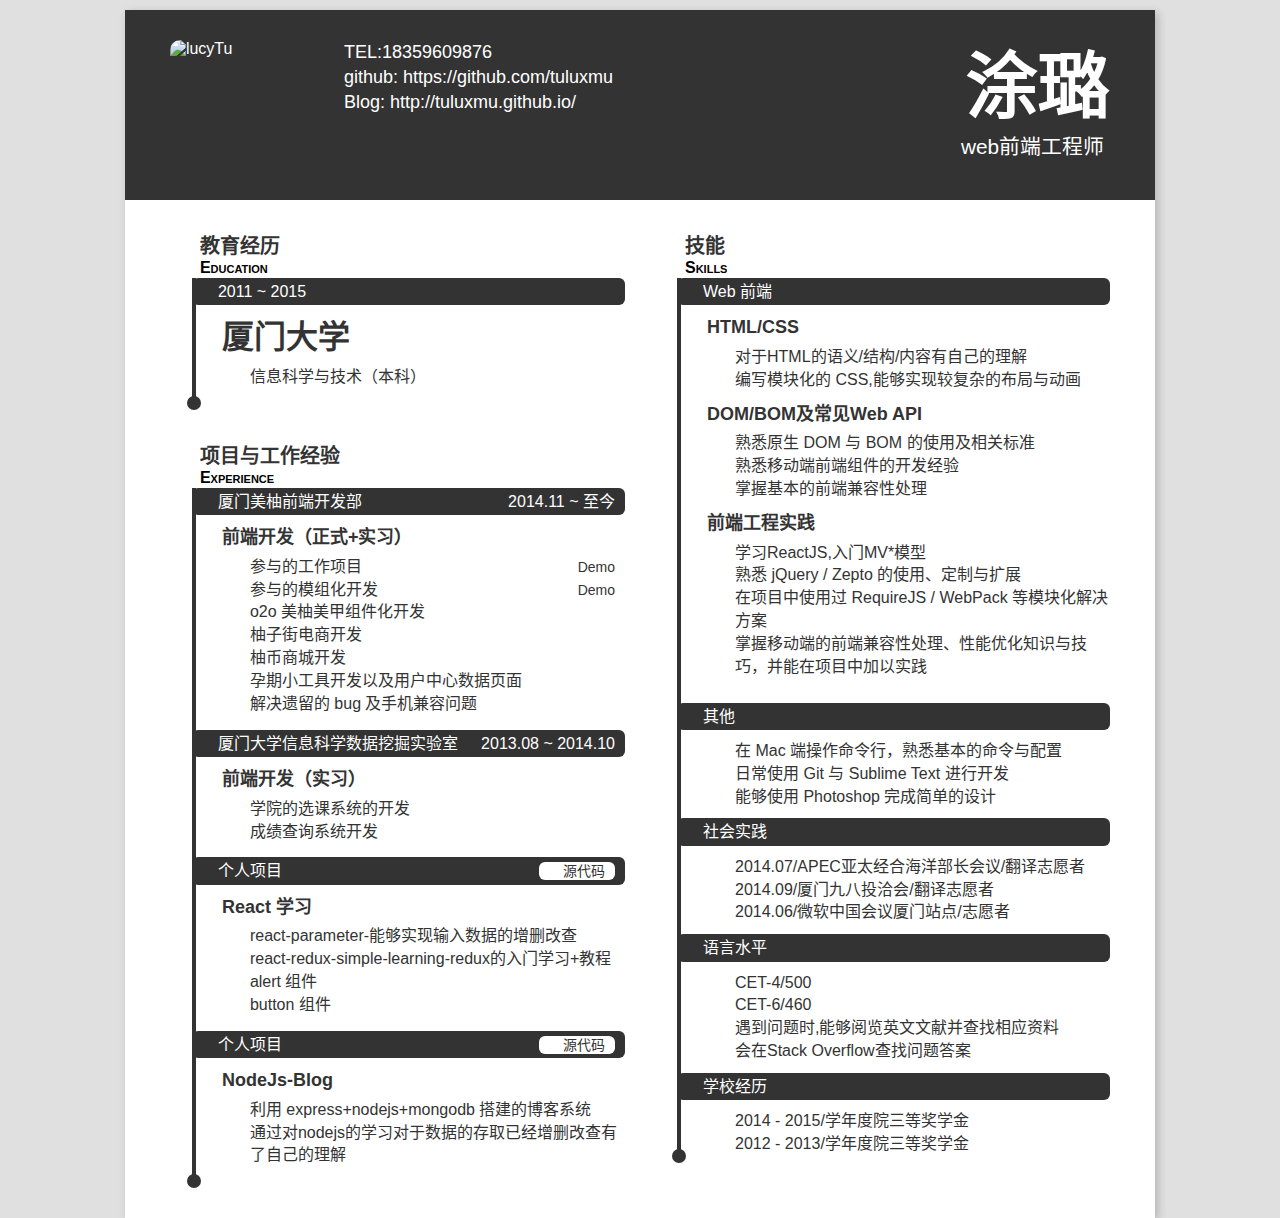
==== index.html @ 7fedef28 "Added files via upload" ====
<!DOCTYPE html>
<html lang="zh-CN">
  
  <head>
    <meta charset="utf-8">
    <title>
      涂璐 - 个人简历
    </title>
    <meta name="viewport" content="width=device-width, initial-scale=1.0">
    <link rel="stylesheet" href="index.css">
    
    <body>
      <div class="container">
        <main>
          <header class="row">
            <figure class="header-qrcode">
              <img src="./avatar.jpg" alt="lucyTu" class="qrcode-img invisible-lt-sm visible-print"
              />
            </figure>
            <section class="title">
              <h1>
                涂璐
              </h1>
              <h2>
                web前端工程师
              </h2>
            </section>
            <address>
              <ul class="contact">
                <li class="contact-email">
                  TEL:18359609876
                </li>
                <li class="contact-github">
                  github:<a href="https://github.com/tuluxmu">
                    https://github.com/tuluxmu
                  </a>
                </li>
                <li class="contact-blog">
                  Blog:<a href="http://tuluxmu.github.io/">
                    http://tuluxmu.github.io/
                  </a>
                </li>
              </ul>
            </address>
          </header>
          <article class="content row">
            <article class="column-6 first column">
              <section class="education">
                <div class="sec-title-wrapper">
                  <h3 class="sec-title">
                    <span class="sec-title-ch">
                      教育经历
                    </span>
                    <span class="sec-title-en">
                      Education
                    </span>
                  </h3>
                </div>
                <div class="timeline-wrapper">
                  <ul class="sec-content timeline">
                    <li class="timeline-item education-undergraduate">
                      <h3 class="timeline-title">
                        <time class="education-time">
                          2011 ~ 2015
                        </time>
                      </h3>
                      <dl class="education-description timeline-content">
                        <dt class="education-name">
                          厦门大学
                        </dt>
                        <dd class="education-major">
                          信息科学与技术（本科）
                        </dd>
                      </dl>
                    </li>
                  </ul>
                </div>
              </section>
              <section class="experience">
                <div class="sec-title-wrapper">
                  <h3 class="sec-title">
                    <span class="sec-title-ch">
                      项目与工作经验
                    </span>
                    <span class="sec-title-en">
                      Experience
                    </span>
                  </h3>
                </div>
                <div class="timeline-wrapper">
                  <ul class="sec-content timeline">
                    <li class="timeline-item experience-internship">
                      <h3 class="timeline-title">
                        <span class="experience-place">
                          厦门美柚前端开发部
                        </span>
                        <time class="experience-time">
                          2014.11 ~ 至今
                        </time>
                      </h3>
                      <dl class="experience-description timeline-content">
                        <dt class="experience-position">
                          前端开发（正式+实习）
                        </dt>
                        <dd class="experience-task">
                          参与的工作项目
                          <span class="experience-title-aside">
                            
                            <a href="https://github.com/tuluxmu/jquery-tools" class="experience-project-link">
                              Demo
                            </a>
                          </span>
                        </dd>
                        <dd class="experience-task">
                          参与的模组化开发
                          <span class="experience-title-aside">
                            <a href="https://github.com/tuluxmu/jquery-components" class="experience-project-link">
                              Demo
                            </a>
                          </span>
                        </dd>
                        <dd class="experience-task">
                          o2o 美柚美甲组件化开发
                        </dd>
                        <dd class="experience-task">
                          柚子街电商开发
                        </dd>
                        <dd class="experience-task">
                          柚币商城开发
                        </dd>
                        <dd class="experience-task">
                          孕期小工具开发以及用户中心数据页面
                        </dd>
                        <dd class="experience-task">
                          解决遗留的 bug 及手机兼容问题
                        </dd>
                      </dl>
                    </li>
                    <li class="timeline-item experience-internship">
                      <h3 class="timeline-title">
                        <span class="experience-place">
                          厦门大学信息科学数据挖掘实验室
                        </span>
                        <time class="experience-time">
                          2013.08 ~ 2014.10
                        </time>
                      </h3>
                      <dl class="experience-description timeline-content">
                        <dt class="experience-position">
                          前端开发（实习）
                        </dt>
                        <dd class="experience-task">
                          学院的选课系统的开发
                        </dd>
                        <dd class="experience-task">
                          成绩查询系统开发
                        </dd>
                      </dl>
                    </li>
                    <li class="timeline-item experience-project">
                      <h3 class="timeline-title">
                        <span class="experience-project-type">
                          个人项目
                        </span>
                        <span class="experience-title-aside">
                          <a href="https://github.com/tuluxmu/react-private" class="experience-project-link">
                            源代码
                          </a>
                        </span>
                      </h3>
                      <dl class="experience-description timeline-content">
                        <dt class="experience-project-name">
                          React 学习
                        </dt>
                        <dd class="experience-task">
                          react-parameter-能够实现输入数据的增删改查
                        </dd>
                        <dd class="experience-task">
                          react-redux-simple-learning-redux的入门学习+教程
                        </dd>
                        <dd class="experience-task">
                          alert 组件
                        </dd>
                        <dd class="experience-task">
                          button 组件
                        </dd>
                      </dl>
                    </li>
                    <li class="timeline-item experience-project">
                      <h3 class="timeline-title">
                        <span class="experience-project-type">
                          个人项目
                        </span>
                        <span class="experience-title-aside">
                          <a href="https://github.com/tuluxmu/NodeJs-Blog/blob/master/README.md"
                          class="experience-project-link">
                            源代码
                          </a>
                        </span>
                      </h3>
                      <dl class="experience-description timeline-content">
                        <dt class="experience-project-name">
                          NodeJs-Blog
                        </dt>
                        <dd class="experience-task">
                          利用 express+nodejs+mongodb 搭建的博客系统
                        </dd>
                        <dd class="experience-task">
                          通过对nodejs的学习对于数据的存取已经增删改查有了自己的理解
                        </dd>
                      </dl>
                    </li>
                  </ul>
                </div>
              </section>
            </article>
            <article class="column-6 last column">
              <section class="skills">
                <div class="sec-title-wrapper">
                  <h3 class="sec-title">
                    <span class="sec-title-ch">
                      技能
                    </span>
                    <span class="sec-title-en">
                      Skills
                    </span>
                  </h3>
                </div>
                <div class="timeline-wrapper">
                  <ul class="sec-content timeline">
                    <li class="timeline-item skills-frontend">
                      <h3 class="timeline-title">
                        <span class="skills-type">
                          Web 前端
                        </span>
                      </h3>
                      <dl class="skills-description timeline-content">
                        <dt class="skills-item-summary">
                          HTML/CSS
                        </dt>
                        <dd class="skills-item-description">
                          <span>
                            对于HTML的语义/结构/内容有自己的理解
                          </span>
                        </dd>
                        <dd class="skills-item-description">
                          <span>
                            编写模块化的 CSS,能够实现较复杂的布局与动画
                          </span>
                        </dd>
                        <dt class="skills-item-summary">
                          DOM/BOM及常见Web API
                        </dt>
                        <dd class="skills-item-description">
                          <span>
                            熟悉原生 DOM 与 BOM 的使用及相关标准
                          </span>
                        </dd>
                        <dd class="skills-item-description">
                          <span>
                            熟悉移动端前端组件的开发经验
                          </span>
                        </dd>
                        <dd class="skills-item-description">
                          <span>
                            掌握基本的前端兼容性处理
                          </span>
                        </dd>
                        <dt class="skills-item-summary">
                          前端工程实践
                        </dt>
                        <dd class="skills-item-description">
                          <span>
                            学习ReactJS,入门MV*模型
                          </span>
                        </dd>
                        <dd class="skills-item-description">
                          <span>
                            熟悉 jQuery / Zepto 的使用、定制与扩展
                          </span>
                        </dd>
                        <dd class="skills-item-description">
                          <span>
                            在项目中使用过 RequireJS / WebPack 等模块化解决方案
                          </span>
                        </dd>
                        <dd class="skills-item-description">
                          <span>
                            掌握移动端的前端兼容性处理、性能优化知识与技巧，并能在项目中加以实践
                          </span>
                        </dd>
                      </dl>
                    </li>
                    <li class="timeline-item skills-miscellaneous">
                      <h3 class="timeline-title">
                        <span class="skills-type">
                          其他
                        </span>
                      </h3>
                      <ul class="skills-description skills-miscellaneous timeline-content">
                        <li class="skills-item-description">
                          <span>
                            在 Mac 端操作命令行，熟悉基本的命令与配置
                          </span>
                        </li>
                        <li class="skills-item-description">
                          <span>
                            日常使用 Git 与 Sublime Text 进行开发
                          </span>
                        </li>
                        <li class="skills-item-description">
                          <span>
                            能够使用 Photoshop 完成简单的设计
                          </span>
                        </li>
                      </ul>
                    </li>
                    <li class="timeline-item skills-miscellaneous">
                      <h3 class="timeline-title">
                        <span class="skills-type">
                          社会实践
                        </span>
                      </h3>
                      <ul class="skills-description skills-miscellaneous timeline-content">
                        <li class="skills-item-description">
                          <span>
                            2014.07/APEC亚太经合海洋部长会议/翻译志愿者
                          </span>
                        </li>
                        <li class="skills-item-description">
                          <span>
                            2014.09/厦门九八投洽会/翻译志愿者
                          </span>
                        </li>
                        <li class="skills-item-description">
                          <span>
                            2014.06/微软中国会议厦门站点/志愿者
                          </span>
                        </li>
                      </ul>
                    </li>
                    <li class="timeline-item skills-miscellaneous">
                      <h3 class="timeline-title">
                        <span class="skills-type">
                          语言水平
                        </span>
                      </h3>
                      <ul class="skills-description skills-miscellaneous timeline-content">
                        <li class="skills-item-description">
                          <span>
                            CET-4/500
                          </span>
                        </li>
                        <li class="skills-item-description">
                          <span>
                            CET-6/460
                          </span>
                        </li>
                        <li class="skills-item-description">
                          <span>
                            遇到问题时,能够阅览英文文献并查找相应资料
                          </span>
                        </li>
                        <li class="skills-item-description">
                          <span>
                            会在Stack Overflow查找问题答案
                          </span>
                        </li>
                      </ul>
                    </li>
                    <li class="timeline-item skills-miscellaneous">
                      <h3 class="timeline-title">
                        <span class="skills-type">
                          学校经历
                        </span>
                      </h3>
                      <ul class="skills-description skills-miscellaneous timeline-content">
                        <li class="skills-item-description">
                          <span>
                            2014 - 2015/学年度院三等奖学金
                          </span>
                        </li>
                        <li class="skills-item-description">
                          <span>
                            2012 - 2013/学年度院三等奖学金
                          </span>
                        </li>
                      </ul>
                    </li>
                  </ul>
                </div>
              </section>
            </article>
          </article>
        </main>
      </div>
    </body>
  </head>
</html>
---- index.css ----
a,aside .link {
    transition: all .3s ease-out
}

a:active,a:hover,body {
    color: #333
}

body,h4,h5 {
    font-size: 16px
}

a:link,a:visited,strong {
    color: #eeeeee
}

body,html {
    padding: 0;
    margin: 0
}

.experience-title-aside,.language-desc-item,.skills-miscellaneous .skills-item-description,.timeline li,aside .link,header .contact li {
    list-style-type: none
}

.progress,.row {
    overflow: hidden
}

.language-cert-wrapper,.sec-title,.sec-title-wrapper,.timeline-title,.timeline-wrapper,address,header {
    overflow-y: hidden;
    zoom:1;
    margin-bottom:30px;}

@font-face {
    font-family: FontAwesome;
    src: url(static/fonts/fontawesome-webfont.eot?v=4.3.0);
    src: url(static/fonts/fontawesome-webfont.eot?#iefix&v=4.3.0) format('embedded-opentype'),url(static/fonts/fontawesome-webfont.woff2?v=4.3.0) format('woff2'),url(static/fonts/fontawesome-webfont.woff?v=4.3.0) format('woff'),url(static/fonts/fontawesome-webfont.ttf?v=4.3.0) format('truetype'),url(static/fonts/fontawesome-webfont.svg?v=4.3.0#fontawesomeregular) format('svg');
    font-weight: 400;
    font-style: normal
}

a {
    text-decoration: none
}

body {
    background-color: #e0e0e0;
    font-family: "Open Sans","Helvetica Neue",Helvetica,Arial,sans-serif
}

h1 {
    font-size: 72px
}

h2 {
    font-size: 20.8px
}

h3 {
    font-size: 20px
}

h6 {
    font-size: 14px
}

.container {
    background-color: #fff;
    box-shadow: 3px 3px 9px rgba(0,0,0,.2)
}

strong {
    font-weight: 700
}

.title h1,header,header a:link,header a:visited {
    color: #fff
}

.lte-ie8 .lte-ie8-comment-wrapper {
    color: #fff;
    background-color: #eeeeee;
    width: 100%;
    height: 100%;
    position: fixed;
    padding: 0;
    margin: 0
}

.lte-ie8 .container,.lte-ie8 .links,.lte-ie8 p {
    display: none
}

.lte-ie8 .lte-ie8-comment-wrapper p {
    text-align: center;
    font-size: 32px;
    margin-top: 25%;
    display: block
}

dl,ol,ul {
    line-height: 1.42857143
}

* {
    box-sizing: border-box
}

.container {
    margin-right: auto;
    margin-left: auto
}

.column {
    position: relative;
    min-height: 1px;
    padding-left: 15px;
    padding-right: 15px;
    float: left
}

.column-12 {
    width: 100%
}

@media screen and (max-width: 992px) {
    .column-12 {
        width:100%;
        float: none;
        padding: 0
    }
}

.column-11 {
    width: 91.66666667%
}

@media screen and (max-width: 992px) {
    .column-11 {
        width:100%;
        float: none;
        padding: 0
    }
}

.column-10 {
    width: 83.33333333%
}

@media screen and (max-width: 992px) {
    .column-10 {
        width:100%;
        float: none;
        padding: 0
    }
}

.column-9 {
    width: 75%
}

@media screen and (max-width: 992px) {
    .column-9 {
        width:100%;
        float: none;
        padding: 0
    }
}

.column-8 {
    width: 66.66666667%
}

@media screen and (max-width: 992px) {
    .column-8 {
        width:100%;
        float: none;
        padding: 0
    }
}

.column-7 {
    width: 58.33333333%
}

@media screen and (max-width: 992px) {
    .column-7 {
        width:100%;
        float: none;
        padding: 0
    }
}

.column-6 {
    width: 50%
}

@media screen and (max-width: 992px) {
    .column-6 {
        width:100%;
        float: none;
        padding: 0
    }
}

.column-5 {
    width: 41.66666667%
}

@media screen and (max-width: 992px) {
    .column-5 {
        width:100%;
        float: none;
        padding: 0
    }
}

.column-4 {
    width: 33.33333333%
}

@media print or (max-width: 992px) {
    .column-4 {
        width:100%
    }
}

.column-3 {
    width: 25%
}

@media print or (max-width: 992px) {
    .column-3 {
        width:75%
    }
}

.column-2 {
    width: 16.66666667%
}

@media print or (max-width: 992px) {
    .column-2 {
        width:50%
    }
}

.column-1 {
    width: 8.33333333%
}

@media print or (max-width: 992px) {
    .column-1 {
        width:25%
    }
}

.column-0 {
    width: 0
}

@media print or (max-width: 992px) {
    .column-0 {
        width:0
    }
}

.first {
    padding-left: 0
}

.last {
    padding-right: 0
}

.row {
    margin-left: -.1px;
    margin-right: -.1px
}

.header-qrcode .qrcode-img {
    width: 130px;
    height: 130px;
    border-radius: 10px;
}

header {
    padding-bottom: 6px;
    background-color: #333;
}

.title {
    float: right;
    text-align: right;
    margin: 0
}

@media screen and (max-width: 767px) {
    .title {
        float:none;
        text-align: center
    }
}

.title h1,.title h2 {
    margin: 5px 0;
    line-height: 1
}

.header-qrcode,header .contact {
    float: left;
    margin: 0
}

.title h1 {
    padding: 5px 0
}

.title h2 {
    padding: 5px 6px;
    font-weight: 400
}

header .contact {
    padding-left: 16px
}

@media print or (max-width: 767px) {
    header .contact {
        float:none;
        margin-top: 10px;
        padding-left: 5px
    }
}

.contact-blog,.contact-email,.contact-github,.contact-phone,.contact-sinaweibo,.contact-wechat {
    padding-left: 28px
}

header .contact li {
    font-style: normal;
    line-height: 1.4;
    font-size: 18px;
    word-break: break-all
}



header a:active,header a:hover {
    color: #eeeeee;
}



footer {
    text-align: center;
    margin: 30px 6px
}

section {
    margin-bottom: 14px
}

.sec-title {
    float: left;
    padding: 0;
    margin: 0 0 0 30px
}

.sec-title-ch {
    font-size: 20px;
    float: left;
    font-weight: 700
}

.sec-title-en {
    font-size: 16px;
    float: left;
    clear: left;
    color: #000;
    font-variant: small-caps;
    font-weight: 700
}

.sec-title-wrapper::before {
    font-family: FontAwesome;
    text-rendering: auto;
    -webkit-font-smoothing: antialiased;
    -moz-osx-font-smoothing: grayscale;
    transform: translate(0,0);
    background-color: #333;
    color: #fff;
    border-radius: 100%;
    float: left;
    width: 32px;
    height: 32px;
    padding: 6px;
    text-align: center;
    line-height: 32px;
    font-size: 26px;
    
}

.timeline-wrapper {
    margin-top: -29px
}

.timeline-wrapper::after {
    font-family: FontAwesome;
    text-rendering: auto;
    -webkit-font-smoothing: antialiased;
    -moz-osx-font-smoothing: grayscale;
    transform: translate(0,0);
    background-color: #333;
    color: #fff;
    border-radius: 100%;
    float: left;
    width: 14px;
    height: 14px;
    padding: 0;
    text-align: center;
    line-height: 14px;
    font-size: 14px;
    content: "";
    margin-left: 17px;
    margin-top: -7px
}



.timeline {
    padding-top: 0;
    padding-left: 26px;
    border-left: 4px solid #333;
    margin: 0 0 0 22px
}

.timeline-item {
    padding-bottom: 14px
}

.timeline-title {
    margin: 0 0 0 -30px;
    padding: 3px 10px 3px 26px;
    color: #fff;
    background-color: #333;
    border-radius: 6px;
    font-weight: 400;
    font-size: 16px;
    line-height: 1.33
}

.timeline-item::before {
    font-family: FontAwesome;
    text-rendering: auto;
    -webkit-font-smoothing: antialiased;
    -moz-osx-font-smoothing: grayscale;
    transform: translate(0,0);
    background-color: #eeeeee;
    color: #fff;
    border-radius: 100%;
    float: left;
    width: 26px;
    height: 26px;
    padding: 6px;
    text-align: center;
    line-height: 26px;
    font-size: 20px;
    margin-left: -47px;
    margin-top: -6px;
    position: absolute
}

.timeline-content {
    margin: 0
}

@media (max-width: 767px) {
    .timeline-content {
        margin-left:-10px
    }
}

.progress {
    border-radius: 4px;
    background-color: #333;
    border:1px solid #000;
}

.progress-bar {
    background-color: #fff;
    text-align: right;
    padding-right: 10px
}

.progress-label {
    color: #000;
    font-size: inherit
}

.education-name {
    font-size: 32px;
    font-weight: 700;
    margin: 10px 0 5px
}

.education-honor,.education-major {
    list-style-type: none;
    line-height: 1.42857143;
    margin: 0;
    padding: 0
}

.education-honor::before,.education-major::before {
    font-size: inherit;
    width: 28px;
    margin-left: -28px;
    font-family: FontAwesome;
    text-rendering: auto;
    -webkit-font-smoothing: antialiased;
    -moz-osx-font-smoothing: grayscale;
    transform: translate(0,0);
    display: inline-block
}

.education-honor,.education-major {
    padding-left: 28px
}



.language .sec-content {
    margin: 10px 0 0 22px
}

.language-certificates {
    margin: 0;
    padding: 0
}

.language-cert-wrapper {
    font-size: 20px;
    margin-bottom: 5px;
    line-height: initial
}

.language-cert-type {
    float: left;
    font-weight: 700
}

.language-cert-wrapper .progress {
    float: right;
    width: 80%;
    margin: 0
}

@media (max-width: 767px) {
    .language-cert-wrapper .progress {
        float:right;
        width: 75%
    }
}

.language-description {
    padding-left: 0;
    margin: 10px 0
}

.language-desc-item {
    line-height: 1.4;
    padding-left: 28px
}



.language-desc-item::before {
    font-family: FontAwesome;
    font-size: inherit;
    text-rendering: auto;
    -webkit-font-smoothing: antialiased;
    -moz-osx-font-smoothing: grayscale;
    transform: translate(0,0);
    width: 28px;
    margin-left: -28px;
    display: inline-block
}

.experience-place,.experience-project-type {
    float: left
}

.experience-time,.experience-title-link {
    float: right
}

.experience-position,.experience-project-name {
    font-size: 18px;
    font-weight: 700;
    margin: 10px 0 5px
}

.experience-task {
    margin: 0
}

.experience-title-aside {
    float: right
}

.experience-project-link {
    border-radius: 6px;
    padding: 1px 10px;
    background-color: #fff;
    font-size: 14px;
    margin-left: 10px
}

.experience-project-link::before,.experience-task::before {
    font-size: inherit;
    font-family: FontAwesome;
    text-rendering: auto;
    -webkit-font-smoothing: antialiased;
    -moz-osx-font-smoothing: grayscale;
    transform: translate(0,0);
    display: inline-block
}

.experience-project-link:link,.experience-project-link:visited {
    color: #333
}

.experience-project-link:active,.experience-project-link:hover {
    color: #333;
    background-color: rgba(255,255,255,.8)
}


.experience-task {
    padding-left: 28px
}

.experience-task::before {
    width: 28px;
    margin-left: -28px
}

.experience-project-link {
    padding-left: 24px
}

.experience-project-link::before {
    width: 19px;
    margin-left: -19px
}

.skills-item {
    margin: 10px 0
}

.skills-item-description {
    margin: 0
}

.skills-item-summary {
    font-size: 18px;
    margin: 10px 0 5px;
    font-weight: 700
}

.skills-miscellaneous {
    margin-top: 10px;
    padding: 0
}


.skills-item-description {
    padding-left: 28px
}

.skills-item-description::before {
    font-family: FontAwesome;
    font-size: inherit;
    text-rendering: auto;
    -webkit-font-smoothing: antialiased;
    -moz-osx-font-smoothing: grayscale;
    transform: translate(0,0);
    width: 28px;
    margin-left: -28px;
    display: inline-block
}

aside {
    right: 0;
    z-index: 100;
    position: fixed;
    top: 50%;
    transform: translate(0,-50%)
}

aside .links {
    margin: 0;
    padding: 0
}

aside .link {
    margin-top: 6px;
    background-color: rgba(0,0,0,.8);
    border-radius: 5px 0 0 5px
}

aside .link:active,aside .link:hover {
    background-color: rgba(0,0,0,.6)
}

@media (max-width: 767px) {
    aside {
        position:relative;
        display: table;
        width: 100%;
        right: auto;
        top: 0;
        transform: none;
        overflow-y: hidden;
        zoom:1}

    aside .links {
        display: table-row
    }

    aside .link {
        display: table-cell;
        background-color: #333;
        border-radius: 0;
        text-align: center
    }
}

aside a {
    width: 100%;
    padding: 10px;
    display: inline-block
}

aside a:active,aside a:hover,aside a:link,aside a:visited {
    color: #fff
}

.container {
    margin-top: 10px
}

@media screen and (max-width: 767px) {
    .container {
        padding:5px 0;
        margin-top: 0
    }
}

@media screen and (min-width: 768px) {
    .container {
        width:750px
    }
}

@media screen and (min-width: 992px) {
    .container {
        width:970px
    }
}

@media screen and (min-width: 1200px) {
    .container {
        width:1030px
    }
}

.content,header {
    padding: 30px 45px
}
.content {
    padding: 0 45px;
}
@media screen and (max-width: 767px) {
    .content,header {
        padding:30px 10px;
        margin-top: 0;
        margin-bottom: 5px
    }
}

@media screen and (min-width: 992px) {
    .invisible-lt-sm {
        display:block
    }

    .visible-lt-sm {
        display: none
    }
}

@media screen and (max-width: 991px) {
    .invisible-lt-sm {
        display:none
    }

    .visible-lt-sm {
        display: block
    }
}

@media print {
    .visible-print {
        display: block
    }

    .invisible-print {
        display: none
    }

    .container {
        width: 1000px;
        margin-top: 0;
        box-shadow: none
    }

    body {
        background: 0 0
    }

    aside,footer {
        display: none
    }
}
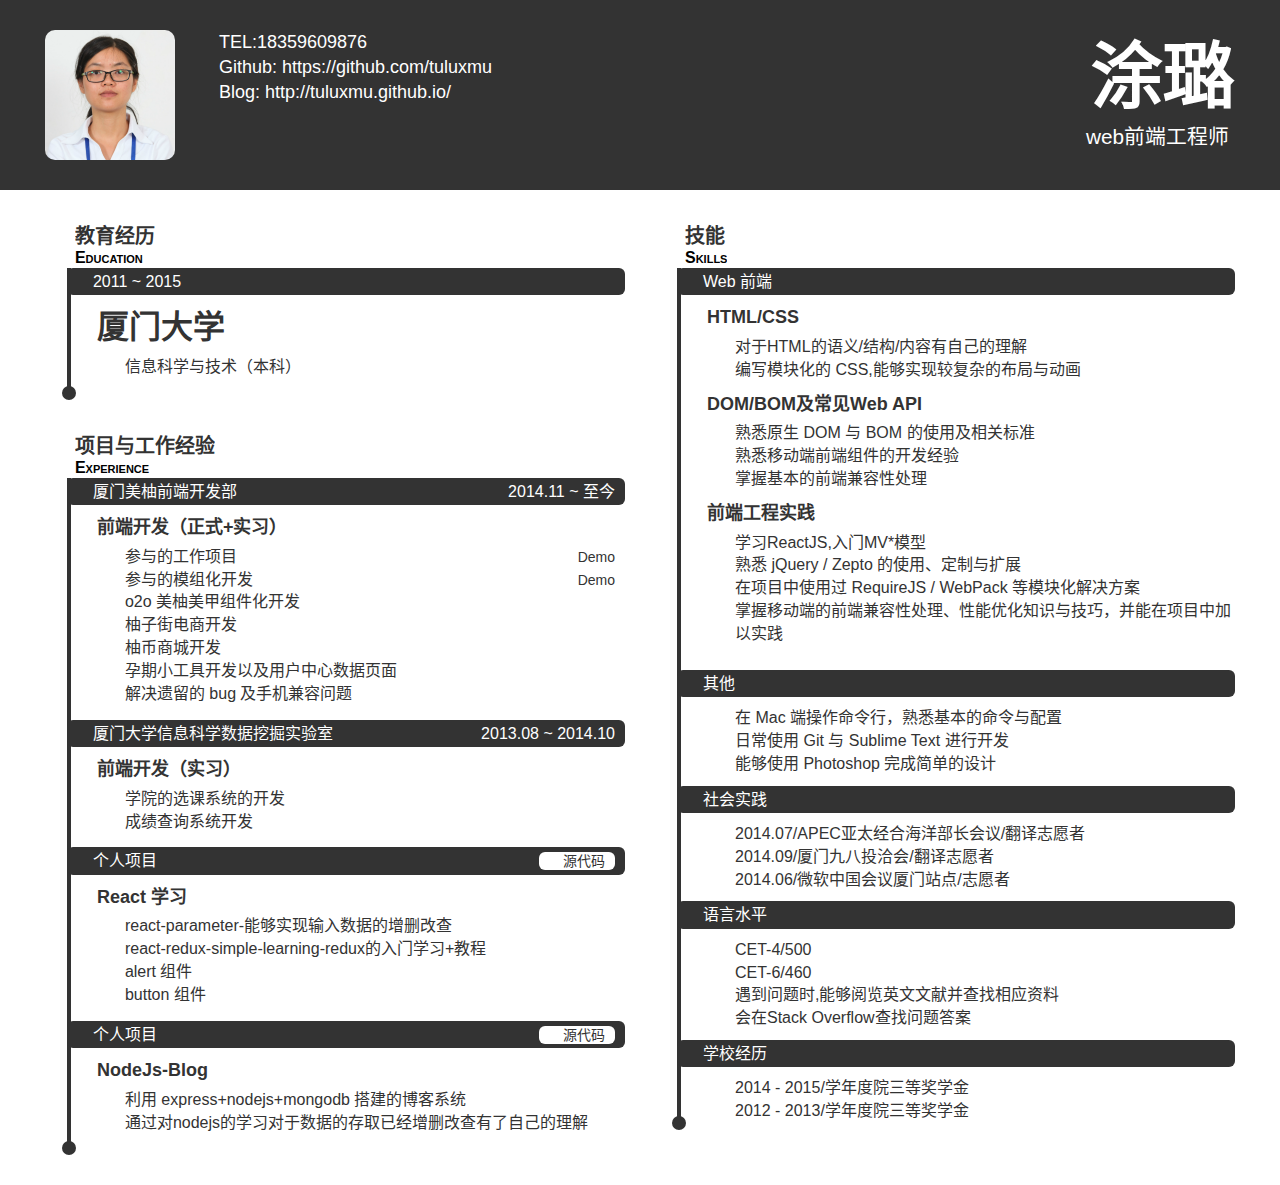
==== commit 3f3911d0: "Update index.html" ====
--- a/index.html
+++ b/index.html
@@ -31,7 +31,7 @@
                   TEL:18359609876
                 </li>
                 <li class="contact-github">
-                  github:<a href="https://github.com/tuluxmu">
+                  Github:<a href="https://github.com/tuluxmu">
                     https://github.com/tuluxmu
                   </a>
                 </li>
@@ -396,4 +396,4 @@
       </div>
     </body>
   </head>
-</html>+</html>
--- a/index.css
+++ b/index.css
@@ -748,33 +748,10 @@
 }
 
 .container {
-    margin-top: 10px
-}
-
-@media screen and (max-width: 767px) {
-    .container {
-        padding:5px 0;
-        margin-top: 0
-    }
-}
-
-@media screen and (min-width: 768px) {
-    .container {
-        width:750px
-    }
-}
-
-@media screen and (min-width: 992px) {
-    .container {
-        width:970px
-    }
-}
-
-@media screen and (min-width: 1200px) {
-    .container {
-        width:1030px
-    }
-}
+   width:100%;
+}
+
+
 
 .content,header {
     padding: 30px 45px
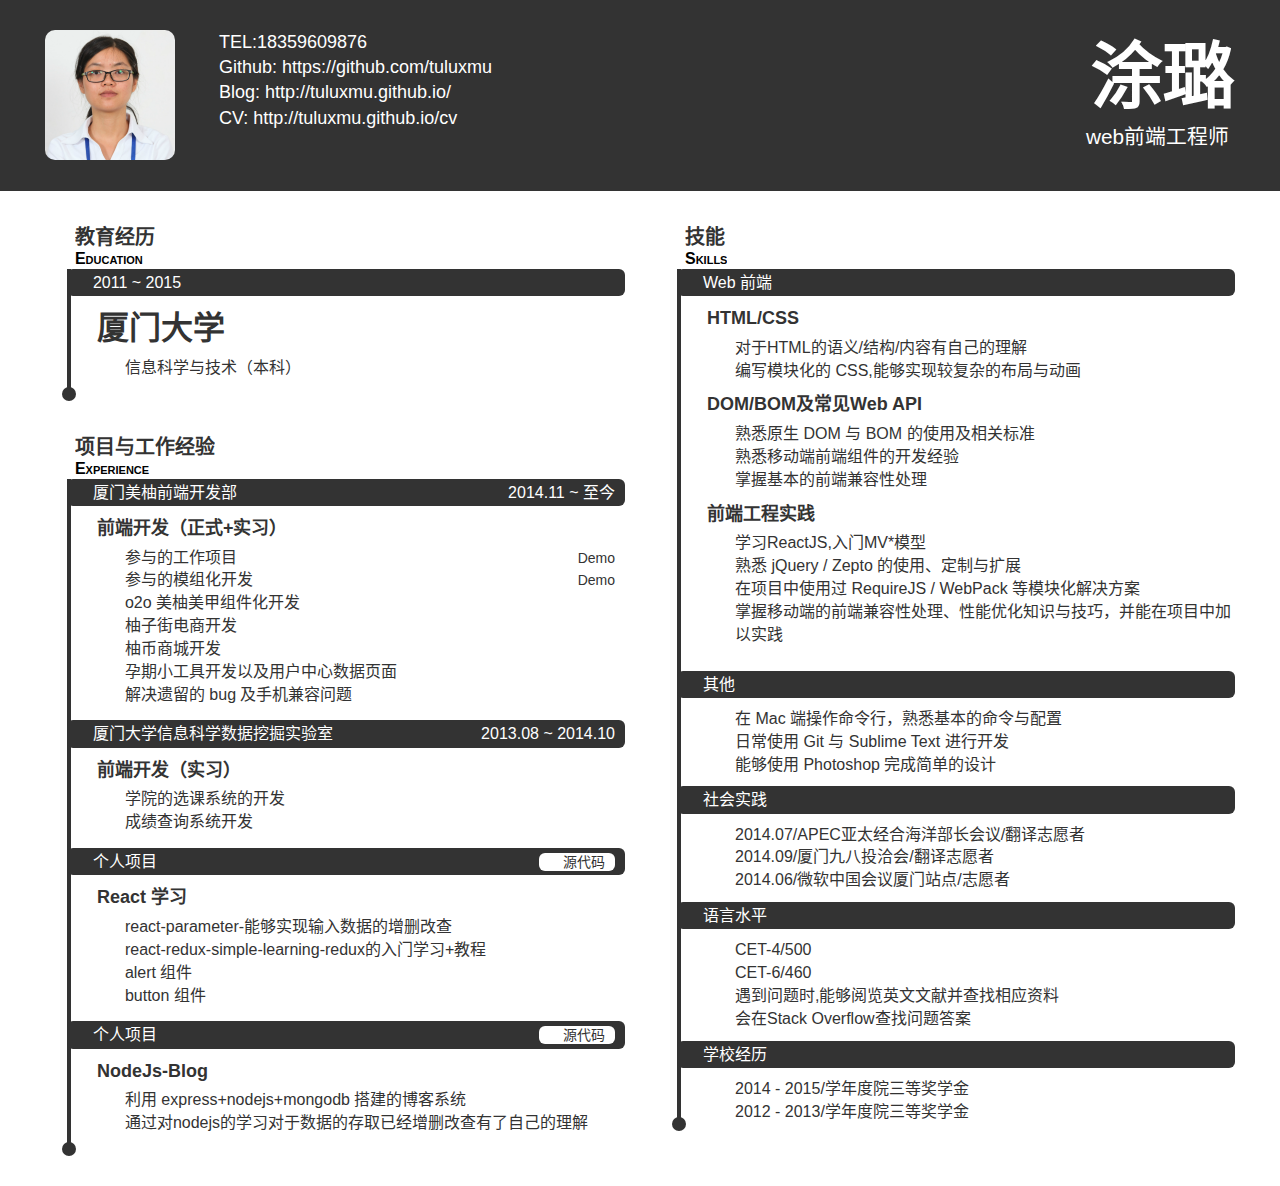
==== commit 70f55e80: "Update index.html" ====
--- a/index.html
+++ b/index.html
@@ -40,6 +40,11 @@
                     http://tuluxmu.github.io/
                   </a>
                 </li>
+                <li class="contact-blog">
+                  CV:<a href="http://tuluxmu.github.io/cv">
+                    http://tuluxmu.github.io/cv
+                  </a>
+                </li>
               </ul>
             </address>
           </header>
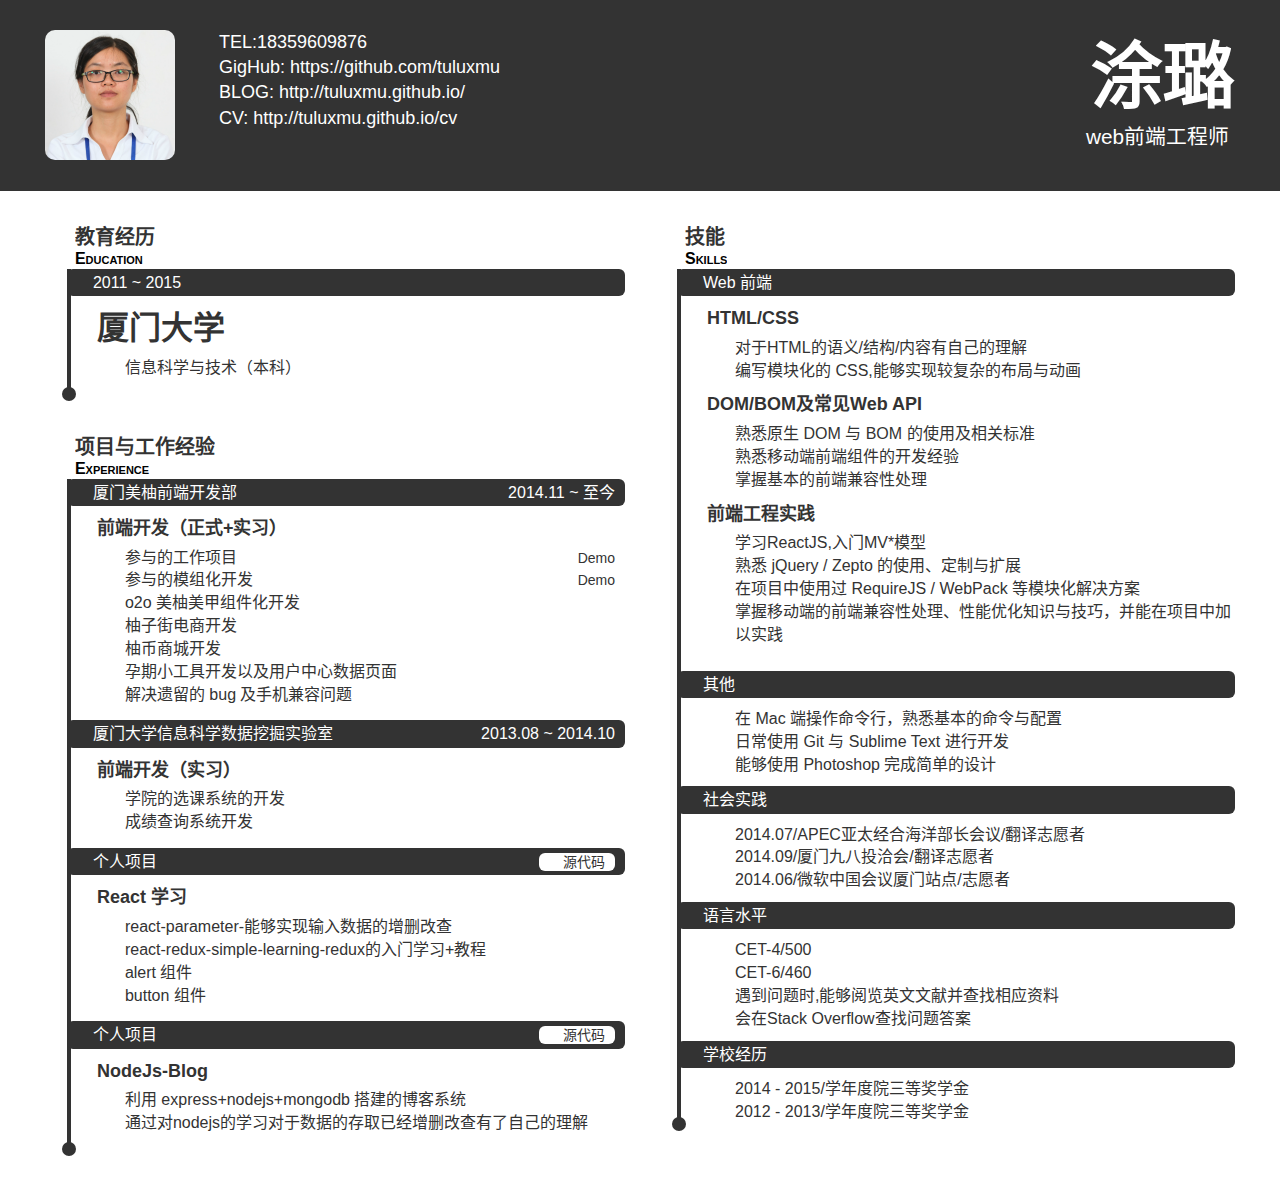
==== commit e1e909eb: "Update index.html" ====
--- a/index.html
+++ b/index.html
@@ -31,12 +31,12 @@
                   TEL:18359609876
                 </li>
                 <li class="contact-github">
-                  Github:<a href="https://github.com/tuluxmu">
+                  GigHub:<a href="https://github.com/tuluxmu">
                     https://github.com/tuluxmu
                   </a>
                 </li>
                 <li class="contact-blog">
-                  Blog:<a href="http://tuluxmu.github.io/">
+                  BLOG:<a href="http://tuluxmu.github.io/">
                     http://tuluxmu.github.io/
                   </a>
                 </li>
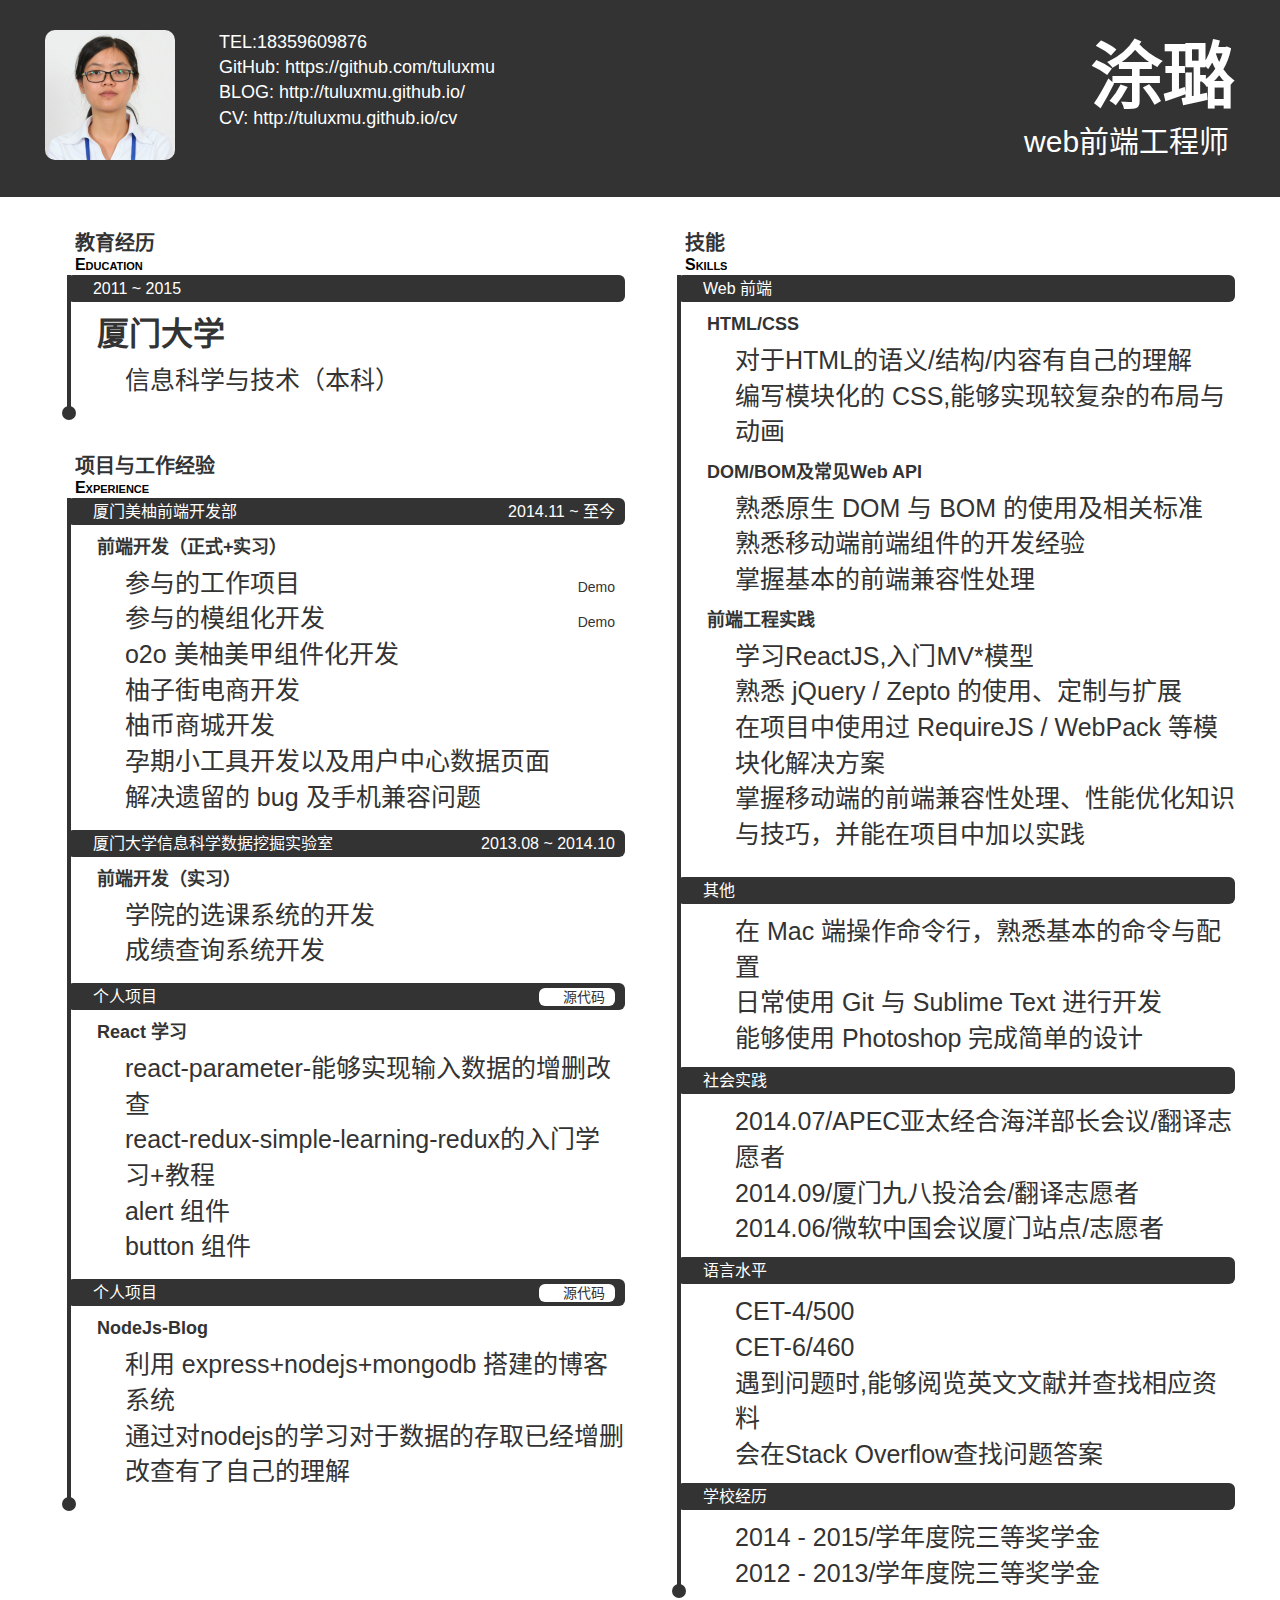
==== commit 45890fbb: "Update index.html" ====
--- a/index.html
+++ b/index.html
@@ -31,7 +31,7 @@
                   TEL:18359609876
                 </li>
                 <li class="contact-github">
-                  GigHub:<a href="https://github.com/tuluxmu">
+                  GitHub:<a href="https://github.com/tuluxmu">
                     https://github.com/tuluxmu
                   </a>
                 </li>
--- a/index.css
+++ b/index.css
@@ -7,7 +7,7 @@
 }
 
 body,h4,h5 {
-    font-size: 16px
+    font-size: 25px;
 }
 
 a:link,a:visited,strong {
@@ -54,7 +54,7 @@
 }
 
 h2 {
-    font-size: 20.8px
+    font-size: 30px;
 }
 
 h3 {
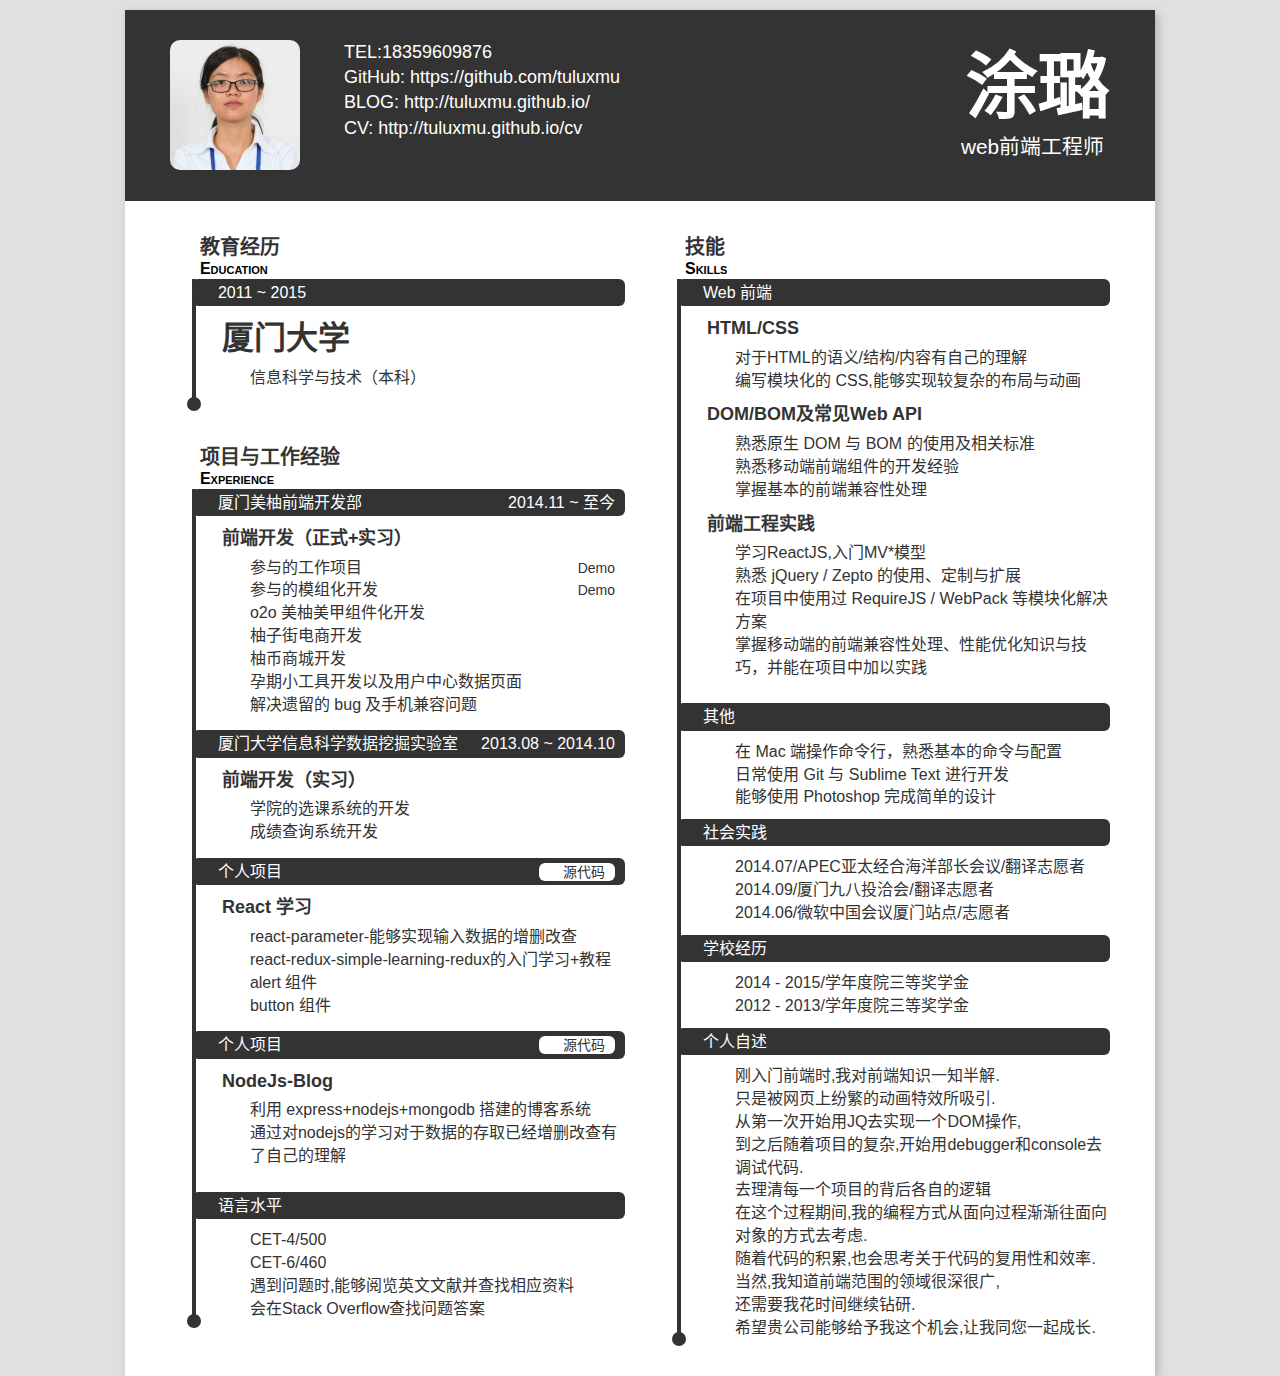
==== commit b72af9df: "Added files via upload" ====
--- a/index.html
+++ b/index.html
@@ -215,6 +215,35 @@
                         </dd>
                       </dl>
                     </li>
+                    <li class="timeline-item skills-miscellaneous">
+                      <h3 class="timeline-title">
+                        <span class="skills-type">
+                          语言水平
+                        </span>
+                      </h3>
+                      <ul class="skills-description skills-miscellaneous timeline-content">
+                        <li class="skills-item-description">
+                          <span>
+                            CET-4/500
+                          </span>
+                        </li>
+                        <li class="skills-item-description">
+                          <span>
+                            CET-6/460
+                          </span>
+                        </li>
+                        <li class="skills-item-description">
+                          <span>
+                            遇到问题时,能够阅览英文文献并查找相应资料
+                          </span>
+                        </li>
+                        <li class="skills-item-description">
+                          <span>
+                            会在Stack Overflow查找问题答案
+                          </span>
+                        </li>
+                      </ul>
+                    </li>
                   </ul>
                 </div>
               </section>
@@ -347,28 +376,18 @@
                     <li class="timeline-item skills-miscellaneous">
                       <h3 class="timeline-title">
                         <span class="skills-type">
-                          语言水平
+                          学校经历
                         </span>
                       </h3>
                       <ul class="skills-description skills-miscellaneous timeline-content">
                         <li class="skills-item-description">
                           <span>
-                            CET-4/500
-                          </span>
-                        </li>
-                        <li class="skills-item-description">
-                          <span>
-                            CET-6/460
-                          </span>
-                        </li>
-                        <li class="skills-item-description">
-                          <span>
-                            遇到问题时,能够阅览英文文献并查找相应资料
-                          </span>
-                        </li>
-                        <li class="skills-item-description">
-                          <span>
-                            会在Stack Overflow查找问题答案
+                            2014 - 2015/学年度院三等奖学金
+                          </span>
+                        </li>
+                        <li class="skills-item-description">
+                          <span>
+                            2012 - 2013/学年度院三等奖学金
                           </span>
                         </li>
                       </ul>
@@ -376,18 +395,22 @@
                     <li class="timeline-item skills-miscellaneous">
                       <h3 class="timeline-title">
                         <span class="skills-type">
-                          学校经历
+                          个人自述
                         </span>
                       </h3>
                       <ul class="skills-description skills-miscellaneous timeline-content">
                         <li class="skills-item-description">
                           <span>
-                            2014 - 2015/学年度院三等奖学金
-                          </span>
-                        </li>
-                        <li class="skills-item-description">
-                          <span>
-                            2012 - 2013/学年度院三等奖学金
+                            刚入门前端时,我对前端知识一知半解.</br>
+                            只是被网页上纷繁的动画特效所吸引.</br>
+                            从第一次开始用JQ去实现一个DOM操作,</br>
+                            到之后随着项目的复杂,开始用debugger和console去调试代码.
+                            </br>
+                            去理清每一个项目的背后各自的逻辑</br>
+                            在这个过程期间,我的编程方式从面向过程渐渐往面向对象的方式去考虑. </br>随着代码的积累,也会思考关于代码的复用性和效率.
+                            </br>
+                            当然,我知道前端范围的领域很深很广,</br>还需要我花时间继续钻研. </br>
+                            希望贵公司能够给予我这个机会,让我同您一起成长.
                           </span>
                         </li>
                       </ul>
--- a/index.css
+++ b/index.css
@@ -7,7 +7,7 @@
 }
 
 body,h4,h5 {
-    font-size: 25px;
+    font-size: 16px
 }
 
 a:link,a:visited,strong {
@@ -54,7 +54,7 @@
 }
 
 h2 {
-    font-size: 30px;
+    font-size: 20.8px
 }
 
 h3 {
@@ -748,10 +748,33 @@
 }
 
 .container {
-   width:100%;
-}
-
-
+    margin-top: 10px
+}
+
+@media screen and (max-width: 767px) {
+    .container {
+        padding:5px 0;
+        margin-top: 0
+    }
+}
+
+@media screen and (min-width: 768px) {
+    .container {
+        width:750px
+    }
+}
+
+@media screen and (min-width: 992px) {
+    .container {
+        width:970px
+    }
+}
+
+@media screen and (min-width: 1200px) {
+    .container {
+        width:1030px
+    }
+}
 
 .content,header {
     padding: 30px 45px
